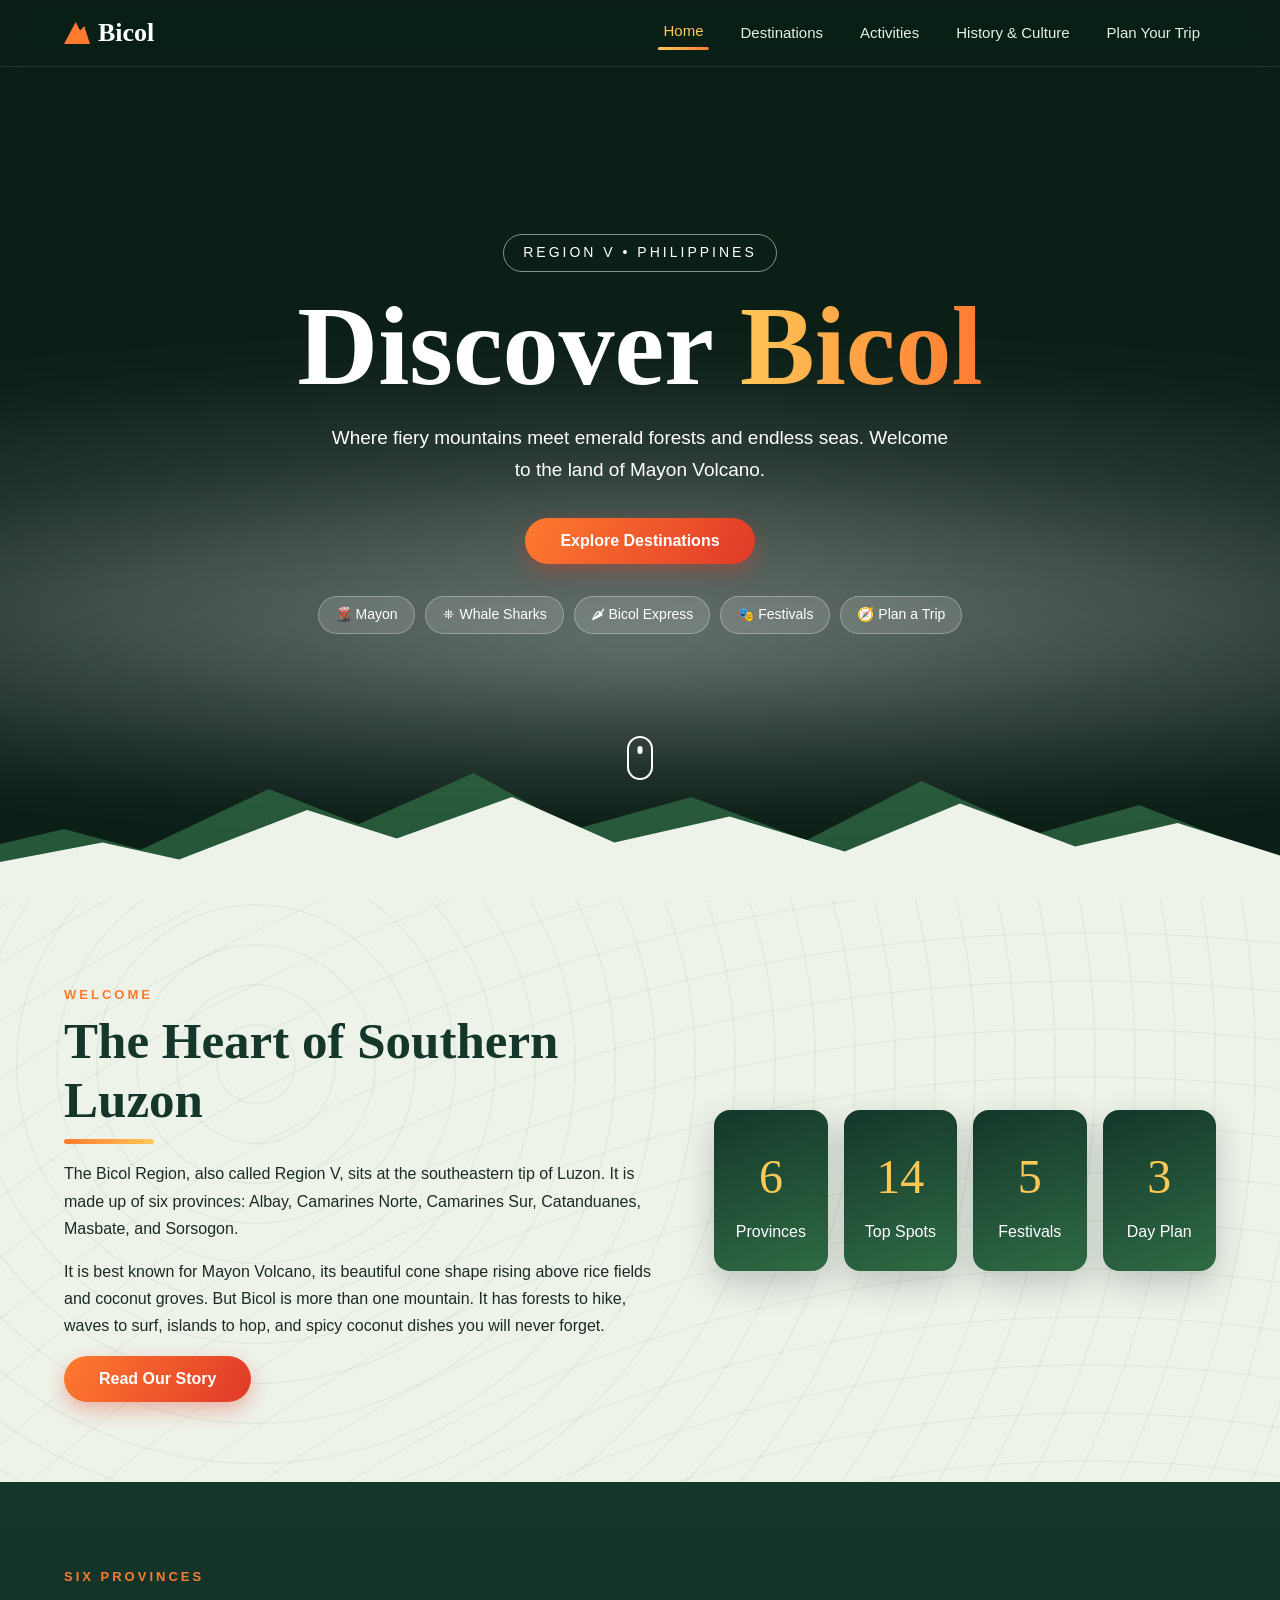
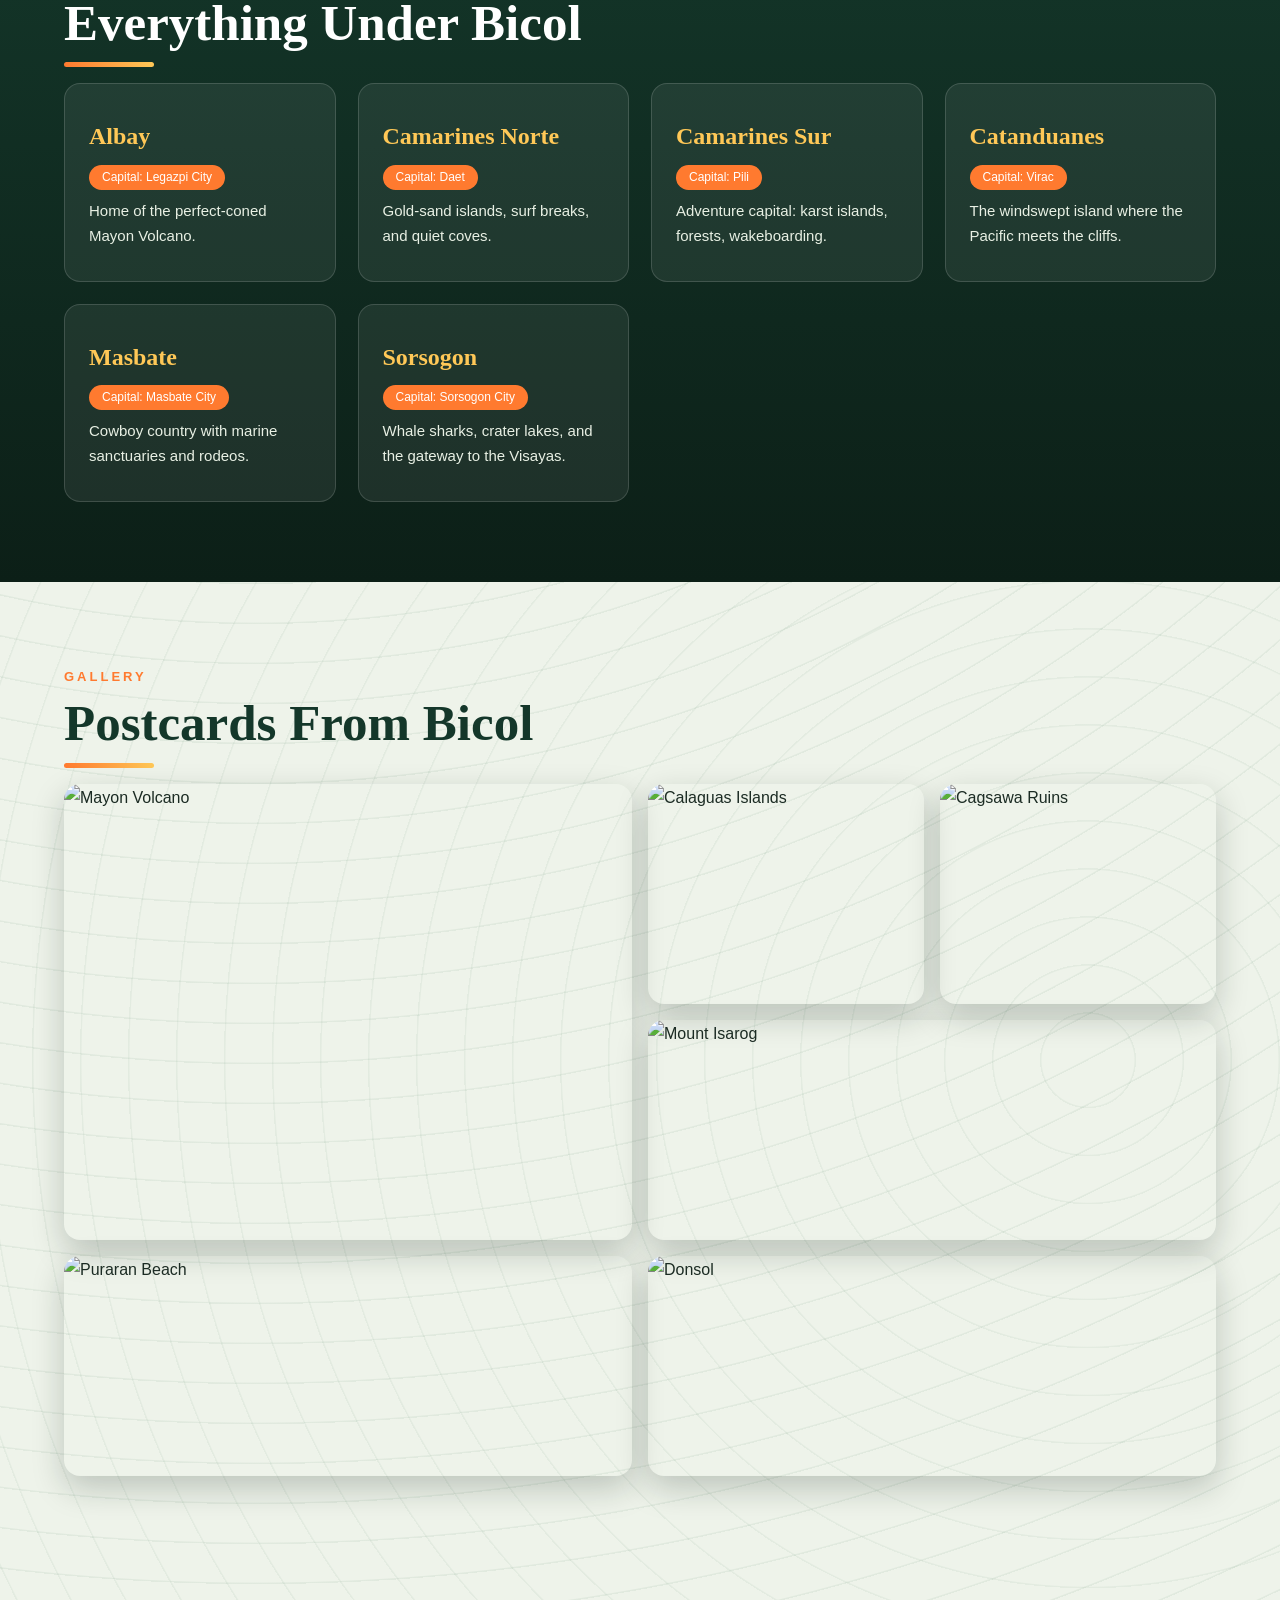
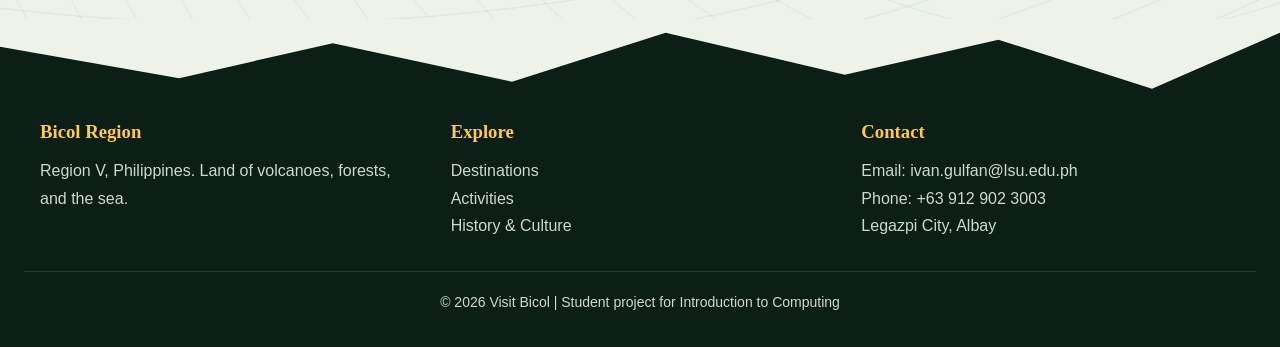
==== index.html @ c19a1b88 "Add files via upload" ====
<!DOCTYPE html>
<html lang="en">
<head>
    <meta charset="UTF-8">
    <meta name="viewport" content="width=device-width, initial-scale=1.0">
    <title>Home | Bicol Region</title>
    <link rel="icon" href="Assets/Icons/favicon.svg" type="image/svg+xml">
    <link rel="stylesheet" href="style.css">
</head>

<body>
    <!-- ================= NAVIGATION ================= -->
    <header class="site-header">
        <nav class="navbar">
            <a href="index.html" class="logo">Bicol</a>
            <input type="checkbox" id="nav-toggle" class="nav-toggle" aria-label="Toggle menu">
            <label for="nav-toggle" class="nav-burger"><span></span><span></span><span></span></label>
            <ul class="nav-links">
                    <li><a href="index.html" aria-current="page">Home</a></li>
                    <li><a href="destinations.html">Destinations</a></li>
                    <li><a href="activities.html">Activities</a></li>
                    <li><a href="history.html">History &amp; Culture</a></li>
                    <li><a href="plan-trip.html">Plan Your Trip</a></li>
            </ul>
        </nav>
    </header>

    <!-- ================= HERO ================= -->
    <section class="hero">
        <!-- Background video of Mayon Volcano (poster image shows if the video is missing) -->
        <video class="hero-video" autoplay muted loop playsinline preload="auto">
  <source src="Assets/Videos/Mayon.mp4" type="video/mp4">
</video>
            
        </video>
        <div class="mist mist-one"></div>
        <div class="mist mist-two"></div>
        <span class="ember"></span>
        <span class="ember"></span>
        <span class="ember"></span>
        <span class="ember"></span>
        <span class="ember"></span>
        <span class="ember"></span>
        <div class="hero-content">
            <span class="hero-tag">Region V &bull; Philippines</span>
            <h1>Discover <span>Bicol</span></h1>
            <p>Where fiery mountains meet emerald forests and endless seas. Welcome to the land of Mayon Volcano.</p>
            <a href="destinations.html" class="button">Explore Destinations</a>
            <div class="hero-chips">
                <a href="destinations.html#albay">&#127755; Mayon</a>
                <a href="destinations.html#sorsogon">&#128779; Whale Sharks</a>
                <a href="activities.html#food">&#127798; Bicol Express</a>
                <a href="history.html#festivals">&#127917; Festivals</a>
                <a href="plan-trip.html">&#129517; Plan a Trip</a>
            </div>
        </div>
        <div class="scroll-hint" aria-hidden="true"></div>
        <div class="ridge ridge-back"></div>
        <div class="ridge"></div>
    </section>

    <main>
        <!-- ================= INTRODUCTION ================= -->
        <section class="section">
            <div class="intro-split">
                <div class="intro-text reveal-left">
                    <span class="eyebrow">Welcome</span>
                    <h2 class="section-title">The Heart of Southern Luzon</h2>
                    <p>The Bicol Region, also called Region V, sits at the southeastern tip of Luzon. It is made up of six provinces: Albay, Camarines Norte, Camarines Sur, Catanduanes, Masbate, and Sorsogon.</p>
                    <p>It is best known for Mayon Volcano, its beautiful cone shape rising above rice fields and coconut groves. But Bicol is more than one mountain. It has forests to hike, waves to surf, islands to hop, and spicy coconut dishes you will never forget.</p>
                    <a href="history.html" class="button">Read Our Story</a>
                </div>
                <div class="stats reveal-right">
                    <div class="stat"><div class="stat-number">6</div>Provinces</div>
                    <div class="stat"><div class="stat-number">14</div>Top Spots</div>
                    <div class="stat"><div class="stat-number">5</div>Festivals</div>
                    <div class="stat"><div class="stat-number">3</div>Day Plan</div>
                </div>
            </div>
        </section>

        <!-- ================= PROVINCES ================= -->
        <section class="band">
            <div class="section">
                <span class="eyebrow">Six Provinces</span>
                <h2 class="section-title">Everything Under Bicol</h2>
                <div class="province-grid">
                <a href="destinations.html#albay" class="province-card reveal">
                    <h3>Albay</h3>
                    <span class="capital">Capital: Legazpi City</span>
                    <p>Home of the perfect-coned Mayon Volcano.</p>
                </a>
                <a href="destinations.html#camnorte" class="province-card reveal">
                    <h3>Camarines Norte</h3>
                    <span class="capital">Capital: Daet</span>
                    <p>Gold-sand islands, surf breaks, and quiet coves.</p>
                </a>
                <a href="destinations.html#camsur" class="province-card reveal">
                    <h3>Camarines Sur</h3>
                    <span class="capital">Capital: Pili</span>
                    <p>Adventure capital: karst islands, forests, wakeboarding.</p>
                </a>
                <a href="destinations.html#catanduanes" class="province-card reveal">
                    <h3>Catanduanes</h3>
                    <span class="capital">Capital: Virac</span>
                    <p>The windswept island where the Pacific meets the cliffs.</p>
                </a>
                <a href="destinations.html#masbate" class="province-card reveal">
                    <h3>Masbate</h3>
                    <span class="capital">Capital: Masbate City</span>
                    <p>Cowboy country with marine sanctuaries and rodeos.</p>
                </a>
                <a href="destinations.html#sorsogon" class="province-card reveal">
                    <h3>Sorsogon</h3>
                    <span class="capital">Capital: Sorsogon City</span>
                    <p>Whale sharks, crater lakes, and the gateway to the Visayas.</p>
                </a>
                </div>
            </div>
        </section>

        <!-- ================= GALLERY ================= -->
        <section class="section">
            <span class="eyebrow">Gallery</span>
            <h2 class="section-title">Postcards From Bicol</h2>
            <div class="gallery">
                <figure class="reveal"><img src="Assets/Images/Mayon Volcano.jpg" alt="Mayon Volcano" loading="lazy"><figcaption>Mayon Volcano</figcaption></figure>
                <figure class="reveal"><img src="Assets/Images/Calaguas Island.jpg" alt="Calaguas Islands" loading="lazy"><figcaption>Calaguas Islands</figcaption></figure>
                <figure class="reveal"><img src="Assets/Images/cagsawa-ruins park.jpg" alt="Cagsawa Ruins" loading="lazy"><figcaption>Cagsawa Ruins</figcaption></figure>
                <figure class="reveal"><img src="Assets/Images/mount isarog.jpg" alt="Mount Isarog" loading="lazy"><figcaption>Mount Isarog</figcaption></figure>
                <figure class="reveal"><img src="Assets/Images/Puraran.jpg" alt="Puraran Beach" loading="lazy"><figcaption>Puraran Beach</figcaption></figure>
                <figure class="reveal"><img src="Assets/Images/Donsol.jpg" alt="Donsol" loading="lazy"><figcaption>Donsol</figcaption></figure>
            </div>
        </section>
    </main>

    <!-- ================= FOOTER ================= -->
    <footer class="site-footer">
        <div class="footer-grid">
            <div>
                <h3>Bicol Region</h3>
                <p>Region V, Philippines. Land of volcanoes, forests, and the sea.</p>
            </div>
            <div>
                <h3>Explore</h3>
                <p><a href="destinations.html">Destinations</a><br><a href="activities.html">Activities</a><br><a href="history.html">History &amp; Culture</a></p>
            </div>
            <div>
                <h3>Contact</h3>
                <p>Email: ivan.gulfan@lsu.edu.ph<br>Phone: +63 912 902 3003<br>Legazpi City, Albay</p>
            </div>
        </div>
        <p class="copyright">&copy; 2026 Visit Bicol | Student project for Introduction to Computing</p>
    </footer>
</body>
</html>
---- style.css ----
/* =========================================================
   BICOL REGION THEME  -  Mayon, forests & fiery sunrises
   (Design only. Tanang hulagway ug video naa na sa HTML.)
========================================================= */

/* =========================
   VARIABLES
========================= */

:root {
    --night: #0c1f17;
    --forest: #14372a;
    --moss: #2f6b45;
    --fern: #5fa36b;
    --mist: #eef3ea;
    --stone: #c9d3c4;
    --ember: #ff7a2f;
    --lava: #e23d28;
    --gold: #ffc857;
    --ink: #1b2b23;
    --radius: 16px;
    --shadow: 0 12px 32px rgba(12, 31, 23, 0.22);
    --font-head: Georgia, "Times New Roman", serif;
    --font-body: "Segoe UI", Arial, sans-serif;
}

/* =========================
   BASE
========================= */

* {
    box-sizing: border-box;
    margin: 0;
    padding: 0;
}

html {
    scroll-behavior: smooth;
    scroll-padding-top: 90px;
}

body {
    font-family: var(--font-body);
    color: var(--ink);
    line-height: 1.7;
    background:
        repeating-radial-gradient(circle at 20% 30%, transparent 0 38px, rgba(47, 107, 69, 0.07) 39px 40px),
        repeating-radial-gradient(circle at 85% 75%, transparent 0 46px, rgba(47, 107, 69, 0.06) 47px 48px),
        var(--mist);
}

img {
    max-width: 100%;
    display: block;
}

a {
    color: inherit;
    text-decoration: none;
}

ul {
    list-style: none;
}

::selection {
    background: var(--ember);
    color: #fff;
}

/* =========================
   NAVIGATION
========================= */

.site-header {
    position: fixed;
    inset: 0 0 auto 0;
    z-index: 150;
    background: rgba(12, 31, 23, 0.55);
    backdrop-filter: blur(14px) saturate(1.4);
    border-bottom: 1px solid rgba(255, 255, 255, 0.12);
    animation: drop-in 0.9s cubic-bezier(.2,.9,.3,1.2) both;
}

.navbar {
    max-width: 1200px;
    margin: 0 auto;
    padding: 11px 24px;
    display: flex;
    align-items: center;
    justify-content: space-between;
}

.logo {
    font-family: var(--font-head);
    font-size: 26px;
    font-weight: 700;
    color: #fff;
    display: flex;
    align-items: center;
    gap: 8px;
}

.logo::before {
    content: "";
    width: 26px;
    height: 22px;
    background: var(--ember);
    clip-path: polygon(0 100%, 45% 0, 62% 38%, 78% 18%, 100% 100%);
    animation: flicker 2.4s ease-in-out infinite;
}

.nav-links {
    display: flex;
    gap: 5px;
}

.nav-links a {
    position: relative;
    display: block;
    padding: 8px 16px;
    color: #e8f0e4;
    font-size: 15px;
    font-weight: 500;
    letter-spacing: 0px;
    transition: color .3s, transform .3s;
}

.nav-links a::after {
    content: "";
    position: absolute;
    left: 50%;
    bottom: 2px;
    width: 0;
    height: 3px;
    background: linear-gradient(90deg, var(--gold), var(--ember));
    border-radius: 3px;
    transform: translateX(-50%);
    transition: width .35s ease;
}

.nav-links a:hover,
.nav-links a[aria-current="page"] {
    color: var(--gold);
    transform: translateY(-2px);
}

.nav-links a:hover::after,
.nav-links a[aria-current="page"]::after {
    width: 70%;
}

.nav-toggle,
.nav-burger {
    display: none;
}

/* =========================
   HERO
========================= */

.hero {
    position: relative;
    min-height: 100vh;
    display: grid;
    place-items: center;
    text-align: center;
    color: #fff;
    overflow: hidden;
    isolation: isolate;
    background: var(--night);
}

.hero-video,
.hero-poster {
    position: absolute;
    inset: 0;
    width: 100%;
    height: 100%;
    object-fit: cover;
    z-index: -4;
    animation: ken-burns 24s ease-in-out infinite alternate;
}

.hero::before {
    content: "";
    position: absolute;
    inset: 0;
    z-index: -2;
    background: linear-gradient(180deg, rgba(12,31,23,.55) 0%, rgba(12,31,23,.15) 45%, rgba(12,31,23,.85) 100%);
}

.mist {
    position: absolute;
    left: -50%;
    width: 200%;
    height: 40%;
    z-index: -1;
    pointer-events: none;
    background: radial-gradient(ellipse at center, rgba(255,255,255,.35), transparent 65%);
    filter: blur(30px);
    animation: drift 38s linear infinite;
}

.mist-one {
    bottom: 8%;
}

.mist-two {
    bottom: 22%;
    opacity: .6;
    animation-duration: 55s;
    animation-direction: reverse;
}

.ember {
    position: absolute;
    bottom: -10px;
    width: 6px;
    height: 6px;
    border-radius: 50%;
    z-index: -1;
    background: var(--ember);
    box-shadow: 0 0 12px 4px rgba(255,122,47,.7);
    animation: float-up 9s linear infinite;
}

.ember:nth-of-type(1) {
    left: 12%;
    animation-delay: 0s;
}

.ember:nth-of-type(2) {
    left: 28%;
    animation-delay: 2s;
    animation-duration: 11s;
}

.ember:nth-of-type(3) {
    left: 44%;
    animation-delay: 4s;
}

.ember:nth-of-type(4) {
    left: 61%;
    animation-delay: 1s;
    animation-duration: 12s;
}

.ember:nth-of-type(5) {
    left: 77%;
    animation-delay: 5s;
}

.ember:nth-of-type(6) {
    left: 90%;
    animation-delay: 3s;
    animation-duration: 10s;
}

.hero-content {
    padding: 112px 24px 144px;
    max-width: 900px;
}

.hero-tag {
    display: inline-block;
    padding: 6px 19px;
    border: 1px solid rgba(255,255,255,.5);
    border-radius: 99px;
    font-size: 14px;
    letter-spacing: 3px;
    text-transform: uppercase;
    backdrop-filter: blur(6px);
    animation: fade-up .9s .2s both;
}

.hero h1 {
    font-family: var(--font-head);
    font-size: clamp(48px, 9vw, 112px);
    line-height: 1.05;
    margin: 16px 0;
    animation: fade-up .9s .4s both;
}

.hero h1 span {
    background: linear-gradient(90deg, var(--gold), var(--ember), var(--lava), var(--gold));
    background-size: 300% 100%;
    -webkit-background-clip: text;
    background-clip: text;
    color: transparent;
    animation: shimmer 6s linear infinite;
}

.hero p {
    font-size: 19px;
    max-width: 620px;
    margin: 0 auto 32px;
    animation: fade-up .9s .6s both;
}

.hero .button {
    animation: fade-up .9s .8s both, glow-pulse 2.4s 1.8s infinite;
}

.hero-chips {
    display: flex;
    flex-wrap: wrap;
    gap: 10px;
    justify-content: center;
    margin-top: 32px;
    animation: fade-up .9s 1s both;
}

.hero-chips a {
    padding: 6px 16px;
    border-radius: 99px;
    font-size: 14px;
    background: rgba(255,255,255,.14);
    border: 1px solid rgba(255,255,255,.3);
    backdrop-filter: blur(8px);
    transition: .3s;
}

.hero-chips a:hover {
    background: var(--ember);
    transform: translateY(-4px) rotate(-2deg);
}

.scroll-hint {
    position: absolute;
    bottom: 120px;
    left: 50%;
    width: 26px;
    height: 44px;
    translate: -50% 0;
    border: 2px solid #fff;
    border-radius: 20px;
}

.scroll-hint::after {
    content: "";
    position: absolute;
    top: 8px;
    left: 50%;
    width: 5px;
    height: 8px;
    translate: -50% 0;
    background: #fff;
    border-radius: 4px;
    animation: scroll-dot 1.6s infinite;
}

.ridge {
    position: absolute;
    bottom: -1px;
    left: 0;
    width: 100%;
    height: 130px;
    background: var(--mist);
    clip-path: polygon(0 100%, 0 70%, 8% 55%, 14% 68%, 24% 30%, 31% 52%, 40% 20%, 48% 55%, 57% 35%, 66% 62%, 75% 25%, 84% 58%, 92% 40%, 100% 65%, 100% 100%);
}

.ridge-back {
    background: var(--moss);
    height: 160px;
    opacity: .75;
    transform: translateX(-3%);
}

/* inner page banner (ang hulagway naa na sa HTML isip <img class="page-hero-img">) */

.page-hero {
    position: relative;
    min-height: 58vh;
    display: grid;
    place-items: center;
    text-align: center;
    color: #fff;
    overflow: hidden;
    isolation: isolate;
    padding-top: 70px;
    background: var(--forest);
}

.page-hero-img {
    position: absolute;
    inset: 0;
    width: 100%;
    height: 100%;
    object-fit: cover;
    z-index: -2;
}

.page-hero::before {
    content: "";
    position: absolute;
    inset: 0;
    z-index: -1;
    background: linear-gradient(180deg, rgba(12,31,23,.55), rgba(12,31,23,.8));
}

.page-hero h1 {
    font-family: var(--font-head);
    font-size: clamp(38px, 6vw, 74px);
    animation: fade-up .9s both;
}

.page-hero p {
    animation: fade-up .9s .25s both;
    max-width: 560px;
    margin: 8px auto 0;
}

/* =========================
   LAYOUT & HEADINGS
========================= */

.section {
    max-width: 1200px;
    margin: 0 auto;
    padding: 80px 24px;
}

.eyebrow {
    color: var(--ember);
    font-weight: 600;
    letter-spacing: 3px;
    text-transform: uppercase;
    font-size: 13px;
}

h2.section-title {
    font-family: var(--font-head);
    font-size: clamp(32px, 4.5vw, 51px);
    color: var(--forest);
    line-height: 1.15;
    margin: 5px 0 16px;
}

h2.section-title::after {
    content: "";
    display: block;
    width: 90px;
    height: 5px;
    margin-top: 10px;
    border-radius: 5px;
    background: linear-gradient(90deg, var(--ember), var(--gold));
}

.intro-split {
    display: grid;
    grid-template-columns: 1.2fr 1fr;
    gap: 48px;
    align-items: center;
}

.intro-text p {
    margin-bottom: 16px;
}

.button {
    display: inline-block;
    padding: 14px 35px;
    border: 0;
    border-radius: 99px;
    cursor: pointer;
    font: 600 16px var(--font-body);
    color: #fff;
    background: linear-gradient(120deg, var(--ember), var(--lava), var(--ember));
    background-size: 200% 100%;
    box-shadow: 0 8px 20px rgba(226,61,40,.35);
    transition: background-position .6s, transform .3s;
}

.button:hover {
    background-position: 100% 0;
    transform: translateY(-4px) scale(1.04);
}

.button:active {
    transform: scale(.96);
}

.stats {
    display: grid;
    grid-template-columns: repeat(4, 1fr);
    gap: 16px;
}

.stat {
    text-align: center;
    padding: 26px 16px;
    border-radius: var(--radius);
    color: #fff;
    background: linear-gradient(160deg, var(--forest), var(--moss));
    box-shadow: var(--shadow);
}

.stat-number {
    font-family: var(--font-head);
    font-size: 48px;
    color: var(--gold);
}

/* =========================
   CARDS & GALLERY
========================= */

.band {
    background: linear-gradient(180deg, var(--forest), var(--night));
    color: #e8f0e4;
    position: relative;
}

.band .section-title {
    color: #fff;
}

.province-grid {
    display: grid;
    grid-template-columns: repeat(auto-fit, minmax(240px, 1fr));
    gap: 22px;
}

.province-card {
    position: relative;
    padding: 32px 24px;
    border-radius: var(--radius);
    overflow: hidden;
    background: rgba(255,255,255,.07);
    border: 1px solid rgba(255,255,255,.15);
    transition: transform .4s, background .4s;
}

.province-card::before {
    content: "";
    position: absolute;
    inset: 0;
    opacity: 0;
    transition: opacity .4s;
    background: radial-gradient(circle at var(--x, 50%) 0%, rgba(255,122,47,.35), transparent 70%);
}

.province-card:hover {
    transform: translateY(-10px) rotate(-1deg);
    background: rgba(255,255,255,.12);
}

.province-card:hover::before {
    opacity: 1;
}

.province-card h3 {
    font-family: var(--font-head);
    font-size: 24px;
    color: var(--gold);
    position: relative;
}

.province-card p {
    font-size: 15px;
    position: relative;
}

.province-card .capital {
    display: inline-block;
    margin: 8px 0;
    font-size: 12px;
    padding: 2px 13px;
    border-radius: 99px;
    background: var(--ember);
    color: #fff;
    position: relative;
}

.gallery {
    display: grid;
    grid-template-columns: repeat(4, 1fr);
    grid-auto-rows: 220px;
    gap: 16px;
}

.gallery figure {
    position: relative;
    overflow: hidden;
    border-radius: var(--radius);
    box-shadow: var(--shadow);
}

.gallery figure:first-child {
    grid-column: span 2;
    grid-row: span 2;
}

.gallery figure:nth-child(4),
.gallery figure:nth-child(5) {
    grid-column: span 2;
}
.gallery figure:nth-child(6) {
    grid-column: span 2;
}

.gallery img {
    width: 100%;
    height: 100%;
    object-fit: cover;
    transition: transform .8s cubic-bezier(.2,.8,.2,1), filter .8s;
}

.gallery figure:hover img {
    transform: scale(1.12) rotate(1deg);
    filter: saturate(1.3);
}

.gallery figcaption {
    position: absolute;
    inset: auto 0 0 0;
    padding: 19px;
    color: #fff;
    font-weight: 600;
    background: linear-gradient(0deg, rgba(12,31,23,.9), transparent);
    transform: translateY(100%);
    transition: transform .5s;
}

.gallery figure:hover figcaption {
    transform: translateY(0);
}

/* =========================
   DESTINATIONS
========================= */

.chip-row {
    display: flex;
    flex-wrap: wrap;
    gap: 10px;
    margin-bottom: 40px;
}

.chip {
    padding: 8px 21px;
    border-radius: 99px;
    font-weight: 500;
    font-size: 14px;
    background: #fff;
    border: 2px solid var(--moss);
    color: var(--forest);
    transition: .3s;
}

.chip:hover {
    background: var(--moss);
    color: #fff;
    transform: translateY(-3px);
}

.dest-board:not(:has(:target)) .chip[href="#all"],
.dest-board:has(#albay:target) .chip[href="#albay"],
.dest-board:has(#camnorte:target) .chip[href="#camnorte"],
.dest-board:has(#camsur:target) .chip[href="#camsur"],
.dest-board:has(#catanduanes:target) .chip[href="#catanduanes"],
.dest-board:has(#masbate:target) .chip[href="#masbate"],
.dest-board:has(#sorsogon:target) .chip[href="#sorsogon"] {
    background: var(--ember);
    border-color: var(--ember);
    color: #fff;
}

.filter-anchor {
    display: block;
    height: 0;
    scroll-margin-top: 200px;
}

.dest-board:has(#albay:target) .card:not(.albay),
.dest-board:has(#camnorte:target) .card:not(.camnorte),
.dest-board:has(#camsur:target) .card:not(.camsur),
.dest-board:has(#catanduanes:target) .card:not(.catanduanes),
.dest-board:has(#masbate:target) .card:not(.masbate),
.dest-board:has(#sorsogon:target) .card:not(.sorsogon) {
    display: none;
}

.dest-grid {
    display: grid;
    grid-template-columns: repeat(auto-fill, minmax(320px, 1fr));
    gap: 32px;
}

.card {
    position: relative;
    display: flex;
    flex-direction: column;
    border-radius: var(--radius);
    background: #fff;
    overflow: hidden;
    box-shadow: var(--shadow);
    transition: transform .5s cubic-bezier(.2,.8,.2,1), box-shadow .5s;
}

.card:hover {
    transform: perspective(900px) rotateX(3deg) translateY(-12px);
    box-shadow: 0 24px 48px rgba(12,31,23,.35);
}

.card-photo {
    height: 230px;
    overflow: hidden;
}

.card-photo img {
    width: 100%;
    height: 100%;
    object-fit: cover;
    transition: transform .8s;
}

.card:hover .card-photo img {
    transform: scale(1.14);
}

.card-body {
    padding: 22px 24px 29px;
}

.card-body h3 {
    font-family: var(--font-head);
    font-size: 24px;
    color: var(--forest);
}

.card-location {
    display: inline-block;
    margin: 5px 0 10px;
    font-size: 13px;
    font-weight: 600;
    color: var(--ember);
}

.card-location::before {
    content: "\1F4CD  ";
}

.tag {
    position: absolute;
    top: 16px;
    left: 16px;
    z-index: 2;
    padding: 4px 14px;
    border-radius: 99px;
    font-size: 12px;
    font-weight: 600;
    letter-spacing: 1px;
    text-transform: uppercase;
    background: rgba(12,31,23,.75);
    color: var(--gold);
    backdrop-filter: blur(6px);
}

/* =========================
   ACTIVITIES
========================= */

.activity-grid {
    display: grid;
    grid-template-columns: repeat(auto-fit, minmax(300px, 1fr));
    gap: 32px;
}

.activity-card {
    padding: 32px;
    border-radius: var(--radius);
    background: #fff;
    box-shadow: var(--shadow);
    border-top: 6px solid var(--ember);
    transition: transform .4s;
}

.activity-card:hover {
    transform: translateY(-10px);
}

.activity-card:hover .activity-icon {
    animation: wiggle .6s;
}

.activity-icon {
    width: 54px;
    height: 54px;
    padding: 10px;
    margin-bottom: 16px;
    border-radius: 50%;
    background: var(--forest);
}

.activity-card h2 {
    font-family: var(--font-head);
    color: var(--forest);
    margin-bottom: 13px;
}

.activity-list li {
    position: relative;
    padding: 7px 0 7px 29px;
    border-bottom: 1px dashed var(--stone);
    transition: padding .3s, color .3s;
}

.activity-list li::before {
    content: "";
    position: absolute;
    left: 0;
    top: 15px;
    width: 12px;
    height: 10px;
    background: var(--moss);
    clip-path: polygon(0 100%, 50% 0, 100% 100%);
}

.activity-list li:hover {
    padding-left: 37px;
    color: var(--ember);
}

/* =========================
   HISTORY & CULTURE
========================= */

.timeline {
    position: relative;
    max-width: 800px;
    margin: 0 auto;
    padding-left: 40px;
}

.timeline::before {
    content: "";
    position: absolute;
    left: 10px;
    top: 0;
    bottom: 0;
    width: 4px;
    border-radius: 4px;
    background: linear-gradient(var(--ember), var(--moss));
}

.timeline-item {
    position: relative;
    margin-bottom: 40px;
    padding: 24px 29px;
    border-radius: var(--radius);
    background: #fff;
    box-shadow: var(--shadow);
}

.timeline-item::before {
    content: "";
    position: absolute;
    left: -40px;
    top: 29px;
    width: 24px;
    height: 24px;
    border-radius: 50%;
    background: var(--ember);
    border: 5px solid var(--mist);
    box-shadow: 0 0 0 0 rgba(255,122,47,.6);
    animation: ping 2.4s infinite;
}

.timeline-item h3 {
    font-family: var(--font-head);
    color: var(--forest);
}

.split-lists {
    display: grid;
    grid-template-columns: repeat(auto-fit, minmax(320px, 1fr));
    gap: 32px;
}

.culture-box {
    padding: 32px;
    border-radius: var(--radius);
    background: rgba(255,255,255,.08);
    border: 1px solid rgba(255,255,255,.18);
}

.culture-box h3 {
    font-family: var(--font-head);
    color: var(--gold);
    font-size: 27px;
    margin-bottom: 16px;
}

.culture-box li {
    padding: 10px 0;
    border-bottom: 1px solid rgba(255,255,255,.12);
    transition: transform .3s;
}

.culture-box li:hover {
    transform: translateX(10px);
}

.culture-box strong {
    color: var(--gold);
}

/* =========================
   PLAN TRIP
========================= */

.table-wrap {
    overflow-x: auto;
    border-radius: var(--radius);
    box-shadow: var(--shadow);
}

table {
    width: 100%;
    border-collapse: collapse;
    background: #fff;
}

th {
    padding: 16px;
    text-align: left;
    color: #fff;
    background: linear-gradient(120deg, var(--forest), var(--moss));
}

td {
    padding: 16px;
    border-bottom: 1px solid var(--stone);
    vertical-align: top;
}

tbody tr {
    transition: background .3s, transform .3s;
}

tbody tr:hover {
    background: #fff3e8;
    transform: scale(1.01);
}

.two-col {
    display: grid;
    grid-template-columns: 1fr 1fr;
    gap: 32px;
}

.panel {
    padding: 32px;
    border-radius: var(--radius);
    background: #fff;
    box-shadow: var(--shadow);
}

.panel h2 {
    font-family: var(--font-head);
    color: var(--forest);
    margin-bottom: 16px;
}

.tip-list li {
    position: relative;
    padding: 6px 0 6px 29px;
}

.tip-list li::before {
    content: "\2B22";
    position: absolute;
    left: 0;
    color: var(--ember);
    animation: spin-slow 6s linear infinite;
}

.checklist label {
    display: flex;
    align-items: center;
    gap: 13px;
    padding: 7px 0;
    cursor: pointer;
}

.checklist input {
    appearance: none;
    width: 22px;
    height: 22px;
    border: 2px solid var(--moss);
    border-radius: 6px;
    display: grid;
    place-items: center;
    transition: .3s;
}

.checklist input::after {
    content: "";
    width: 10px;
    height: 10px;
    background: #fff;
    clip-path: polygon(14% 44%, 0 65%, 50% 100%, 100% 16%, 80% 0, 43% 62%);
    transform: scale(0);
    transition: transform .3s cubic-bezier(.3,1.8,.5,1);
}

.checklist input:checked {
    background: var(--ember);
    border-color: var(--ember);
}

.checklist input:checked::after {
    transform: scale(1);
}

.checklist input:checked + span {
    text-decoration: line-through;
    opacity: .5;
}

.trip-form {
    max-width: 760px;
    margin: 0 auto;
    padding: 40px;
    border-radius: var(--radius);
    background: #fff;
    box-shadow: var(--shadow);
    display: grid;
    gap: 21px;
}

.form-group {
    display: grid;
    gap: 6px;
    transition: transform .3s;
}

.form-group:focus-within {
    transform: translateX(6px);
}

.form-group label {
    font-weight: 600;
    color: var(--forest);
    font-size: 14px;
}

.form-group input,
.form-group textarea {
    padding: 14px 16px;
    border: 2px solid var(--stone);
    border-radius: 12px;
    font: inherit;
    background: var(--mist);
    transition: border-color .3s, box-shadow .3s;
}

.form-group input:focus,
.form-group textarea:focus {
    outline: 0;
    border-color: var(--ember);
    box-shadow: 0 0 0 5px rgba(255,122,47,.2);
}

.form-group input:user-invalid {
    border-color: var(--lava);
}

.form-group textarea {
    min-height: 130px;
    resize: vertical;
}

/* =========================
   FOOTER
========================= */

.site-footer {
    position: relative;
    margin-top: 64px;
    padding: 96px 24px 32px;
    background: var(--night);
    color: #cfd9cb;
}

.site-footer::before {
    content: "";
    position: absolute;
    top: -1px;
    left: 0;
    width: 100%;
    height: 70px;
    background: var(--mist);
    clip-path: polygon(0 0, 100% 0, 100% 20%, 90% 100%, 78% 30%, 66% 80%, 52% 20%, 40% 90%, 26% 35%, 14% 85%, 0 40%);
}

.footer-grid {
    max-width: 1200px;
    margin: 0 auto;
    display: grid;
    grid-template-columns: repeat(auto-fit, minmax(220px, 1fr));
    gap: 32px;
}

.site-footer h3 {
    font-family: var(--font-head);
    color: var(--gold);
    margin-bottom: 10px;
}

.site-footer a:hover {
    color: var(--ember);
}

.copyright {
    margin-top: 32px;
    padding-top: 19px;
    text-align: center;
    font-size: 14px;
    border-top: 1px solid rgba(255,255,255,.12);
}

/* =========================
   ANIMATIONS
========================= */

@keyframes fade-up {
    from {
        opacity: 0;
        transform: translateY(40px);
    }
    to {
        opacity: 1;
        transform: none;
    }
}

@keyframes drop-in {
    from {
        transform: translateY(-100%);
    }
    to {
        transform: none;
    }
}

@keyframes ken-burns {
    from {
        scale: 1;
    }
    to {
        scale: 1.18;
        translate: -2% -1%;
    }
}

@keyframes drift {
    to {
        transform: translateX(50%);
    }
}

@keyframes float-up {
    0% {
        transform: translateY(0) translateX(0) scale(1);
        opacity: 0;
    }
    15% {
        opacity: 1;
    }
    100% {
        transform: translateY(-85vh) translateX(40px) scale(.2);
        opacity: 0;
    }
}

@keyframes shimmer {
    to {
        background-position: 300% 0;
    }
}

@keyframes glow-pulse {
    0%,
    100% {
        box-shadow: 0 8px 20px rgba(226,61,40,.35);
    }
    50% {
        box-shadow: 0 0 0 14px rgba(255,122,47,0), 0 8px 40px rgba(255,122,47,.9);
    }
}

@keyframes scroll-dot {
    0% {
        opacity: 0;
        transform: translateY(0);
    }
    40% {
        opacity: 1;
    }
    100% {
        opacity: 0;
        transform: translateY(16px);
    }
}

@keyframes flicker {
    0%,
    100% {
        filter: brightness(1);
    }
    45% {
        filter: brightness(1.5);
    }
    60% {
        filter: brightness(.8);
    }
}

@keyframes spin-slow {
    to {
        transform: rotate(360deg);
    }
}

@keyframes wiggle {
    0%,
    100% {
        transform: rotate(0);
    }
    25% {
        transform: rotate(-15deg) scale(1.1);
    }
    75% {
        transform: rotate(15deg) scale(1.1);
    }
}

@keyframes ping {
    70% {
        box-shadow: 0 0 0 16px rgba(255,122,47,0);
    }
    100% {
        box-shadow: 0 0 0 0 rgba(255,122,47,0);
    }
}

@keyframes rise-in {
    from {
        opacity: 0;
        transform: translateY(70px) scale(.94);
    }
    to {
        opacity: 1;
        transform: none;
    }
}

@keyframes slide-left {
    from {
        opacity: 0;
        transform: translateX(-90px);
    }
    to {
        opacity: 1;
        transform: none;
    }
}

@keyframes slide-right {
    from {
        opacity: 0;
        transform: translateX(90px);
    }
    to {
        opacity: 1;
        transform: none;
    }
}

/* scroll-triggered reveals (supported browsers; others just show content) */

@supports (animation-timeline: view()) {
    .reveal,
    .reveal-left,
    .reveal-right {
        animation-fill-mode: both;
        animation-timing-function: ease-out;
        animation-timeline: view();
        animation-range: entry 0% entry 55%;
    }
    .reveal {
        animation-name: rise-in;
    }
    .reveal-left {
        animation-name: slide-left;
    }
    .reveal-right {
        animation-name: slide-right;
    }
}

/* =========================
   RESPONSIVE
========================= */

@media (max-width: 900px) {
    .intro-split,
    .two-col {
        grid-template-columns: 1fr;
    }
    .stats {
        grid-template-columns: repeat(2, 1fr);
    }
    .gallery {
        grid-template-columns: repeat(2, 1fr);
    }
    .nav-burger {
        display: grid;
        gap: 5px;
        cursor: pointer;
        padding: 8px;
    }
    .nav-burger span {
        width: 26px;
        height: 3px;
        background: #fff;
        border-radius: 3px;
        transition: .3s;
    }
    .nav-links {
        position: absolute;
        top: 100%;
        left: 0;
        right: 0;
        flex-direction: column;
        padding: 16px;
        background: rgba(12,31,23,.95);
        clip-path: inset(0 0 100% 0);
        transition: clip-path .5s;
    }
    .nav-toggle:checked ~ .nav-links {
        clip-path: inset(0 0 0 0);
    }
    .nav-toggle:checked ~ .nav-burger span:nth-child(1) {
        transform: translateY(8px) rotate(45deg);
    }
    .nav-toggle:checked ~ .nav-burger span:nth-child(2) {
        opacity: 0;
    }
    .nav-toggle:checked ~ .nav-burger span:nth-child(3) {
        transform: translateY(-8px) rotate(-45deg);
    }
}

@media (prefers-reduced-motion: reduce) {
    *,
    *::before,
    *::after {
        animation-duration: .01ms !important;
        animation-iteration-count: 1 !important;
        scroll-behavior: auto !important;
    }
}
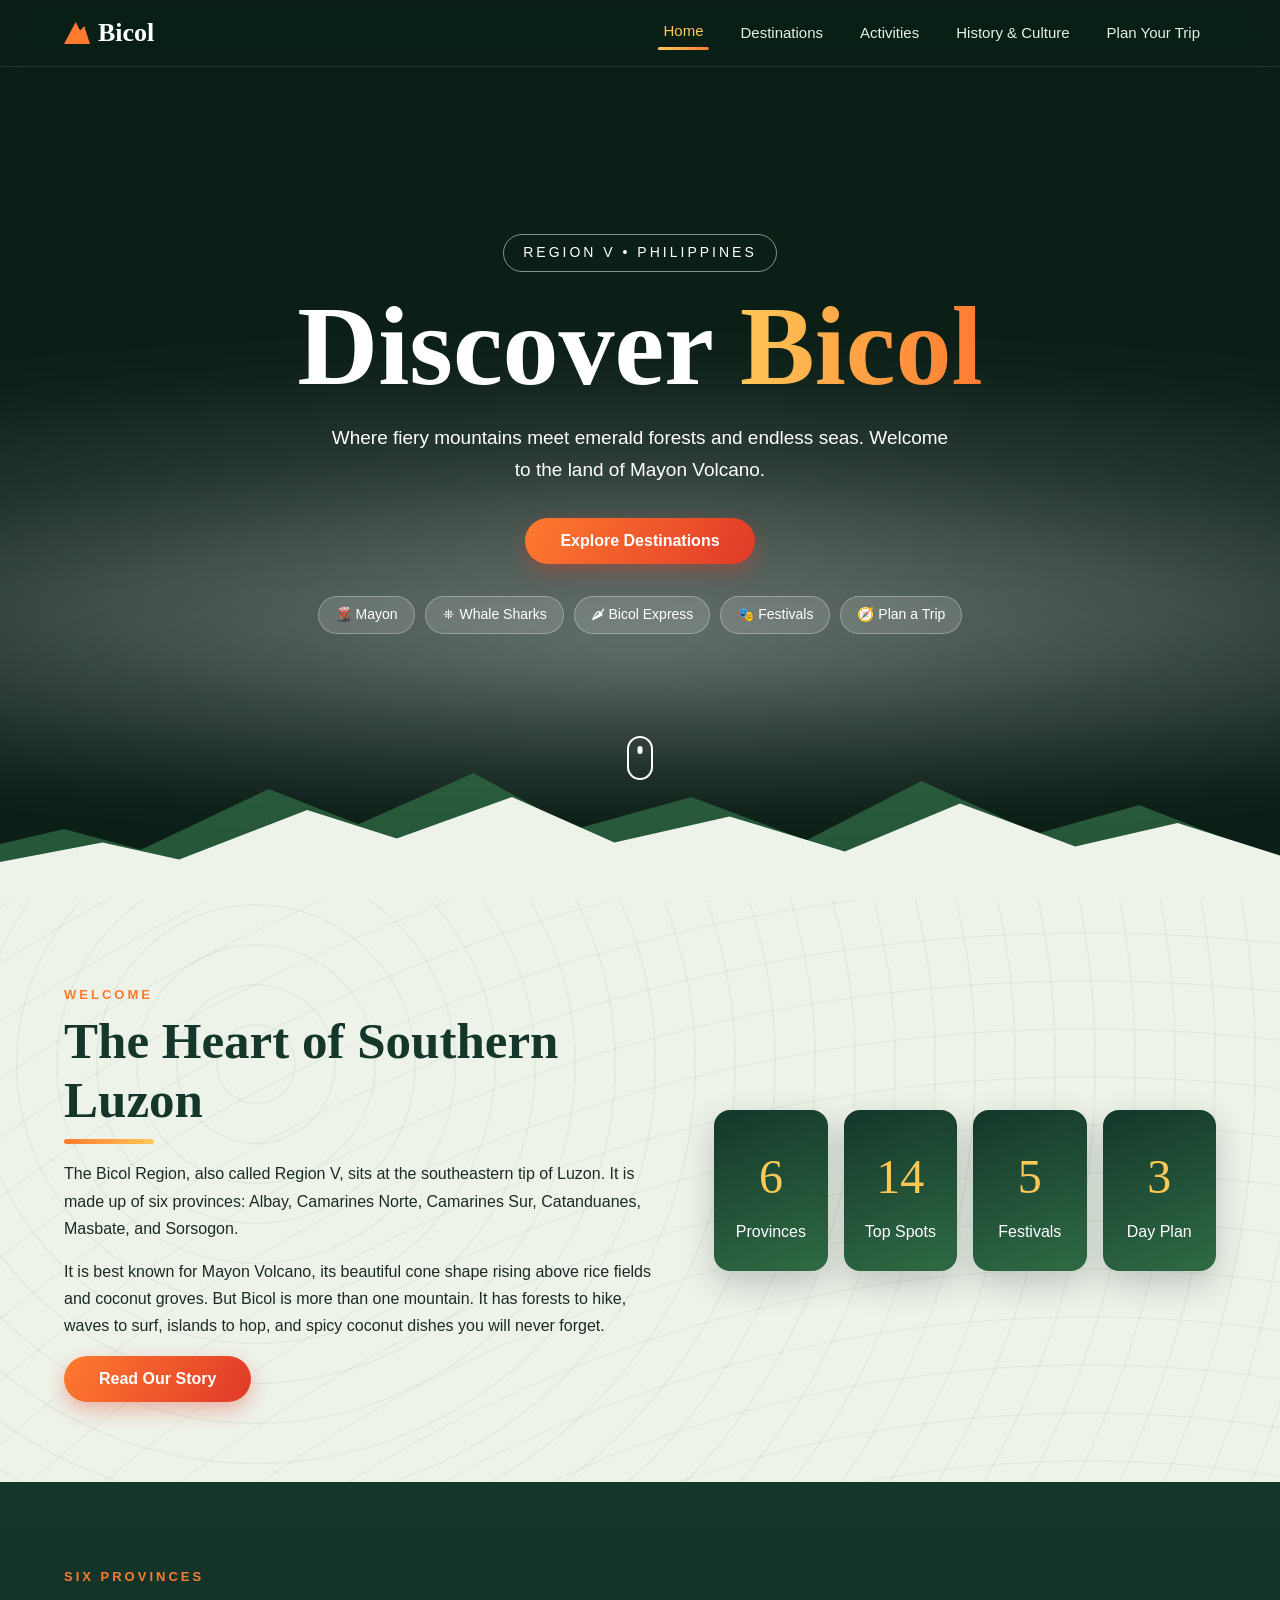
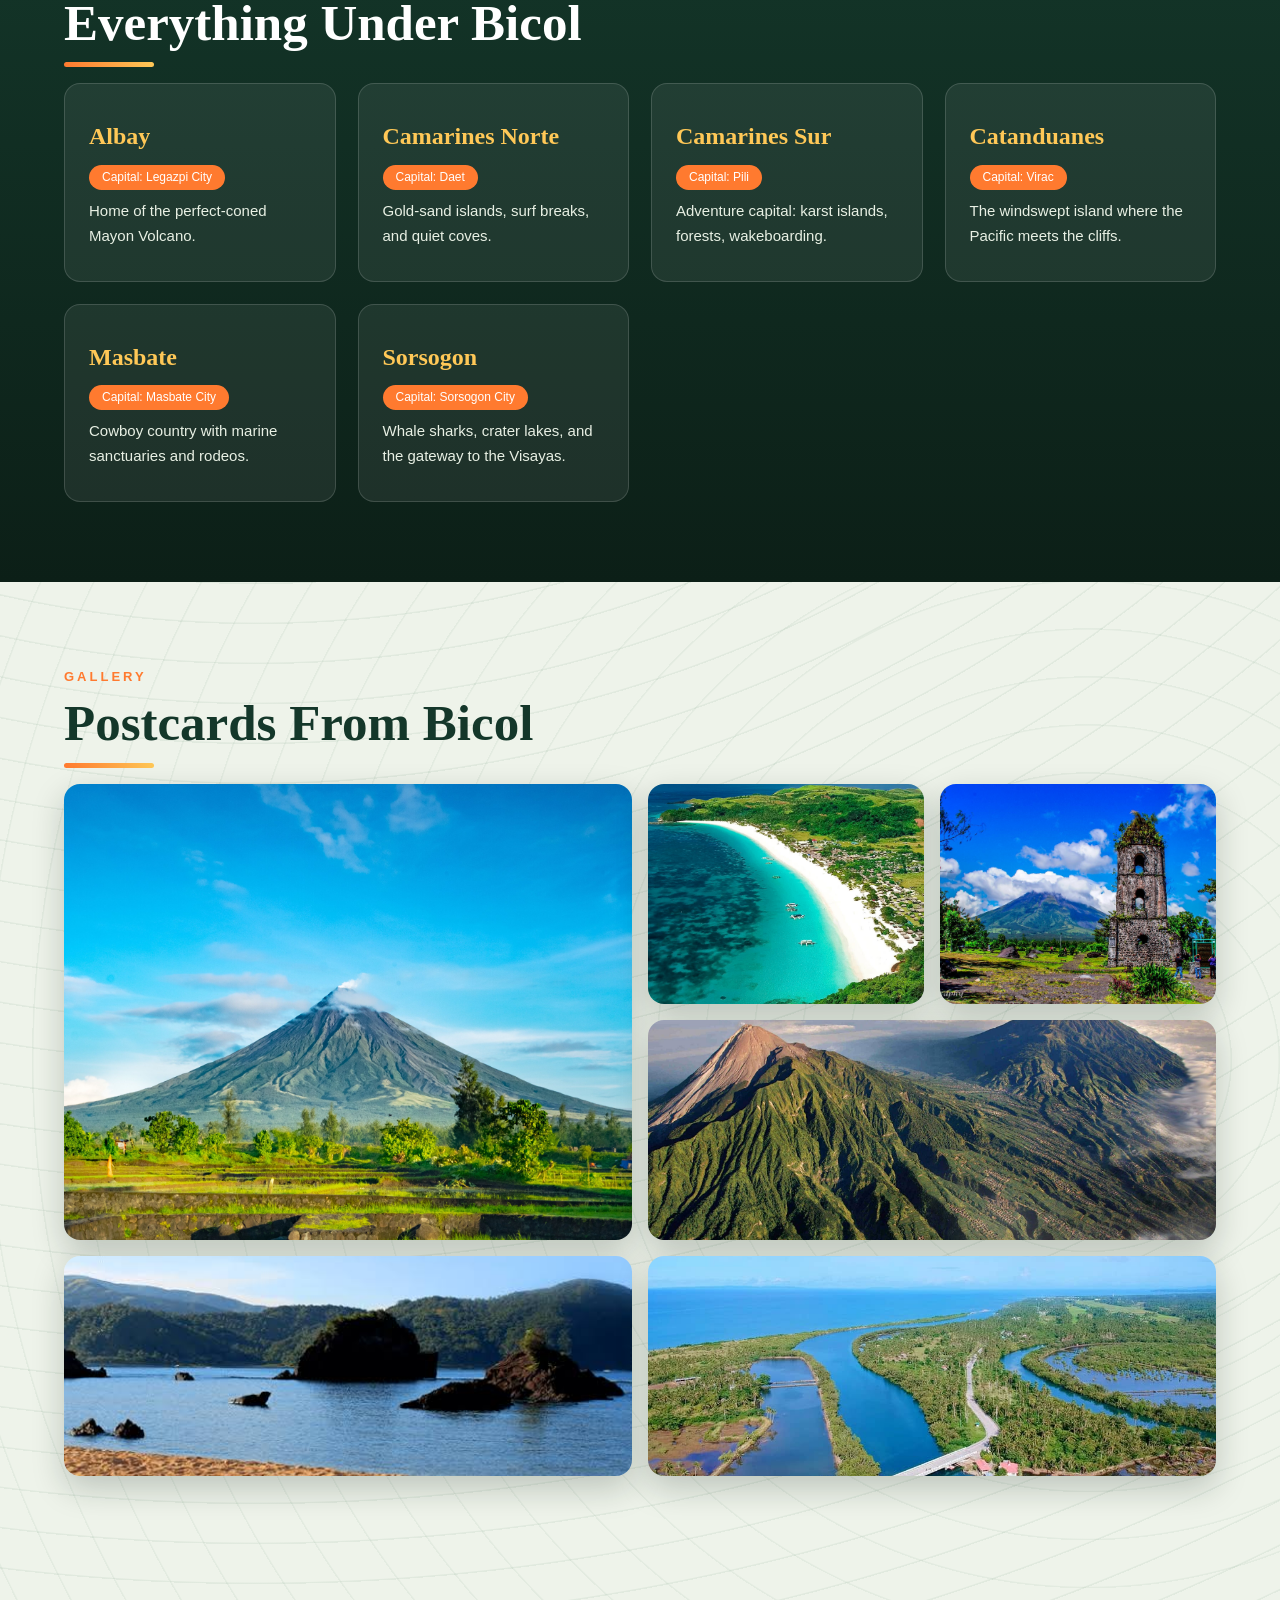
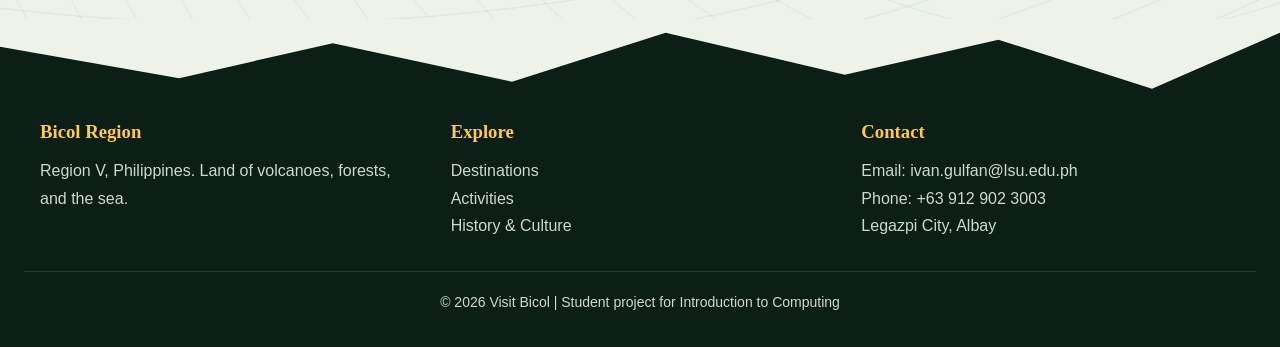
==== commit 65d65b5b: "Update index.html" ====
--- a/index.html
+++ b/index.html
@@ -4,7 +4,7 @@
     <meta charset="UTF-8">
     <meta name="viewport" content="width=device-width, initial-scale=1.0">
     <title>Home | Bicol Region</title>
-    <link rel="icon" href="Assets/Icons/favicon.svg" type="image/svg+xml">
+    <link rel="icon" href="Icons/favicon.svg" type="image/svg+xml">
     <link rel="stylesheet" href="style.css">
 </head>
 
@@ -29,10 +29,8 @@
     <section class="hero">
         <!-- Background video of Mayon Volcano (poster image shows if the video is missing) -->
         <video class="hero-video" autoplay muted loop playsinline preload="auto">
-  <source src="Assets/Videos/Mayon.mp4" type="video/mp4">
+  <source src="Videos/Mayon.mp4" type="video/mp4">
 </video>
-            
-        </video>
         <div class="mist mist-one"></div>
         <div class="mist mist-two"></div>
         <span class="ember"></span>
@@ -124,12 +122,12 @@
             <span class="eyebrow">Gallery</span>
             <h2 class="section-title">Postcards From Bicol</h2>
             <div class="gallery">
-                <figure class="reveal"><img src="Assets/Images/Mayon Volcano.jpg" alt="Mayon Volcano" loading="lazy"><figcaption>Mayon Volcano</figcaption></figure>
-                <figure class="reveal"><img src="Assets/Images/Calaguas Island.jpg" alt="Calaguas Islands" loading="lazy"><figcaption>Calaguas Islands</figcaption></figure>
-                <figure class="reveal"><img src="Assets/Images/cagsawa-ruins park.jpg" alt="Cagsawa Ruins" loading="lazy"><figcaption>Cagsawa Ruins</figcaption></figure>
-                <figure class="reveal"><img src="Assets/Images/mount isarog.jpg" alt="Mount Isarog" loading="lazy"><figcaption>Mount Isarog</figcaption></figure>
-                <figure class="reveal"><img src="Assets/Images/Puraran.jpg" alt="Puraran Beach" loading="lazy"><figcaption>Puraran Beach</figcaption></figure>
-                <figure class="reveal"><img src="Assets/Images/Donsol.jpg" alt="Donsol" loading="lazy"><figcaption>Donsol</figcaption></figure>
+                <figure class="reveal"><img src="Images/Mayon Volcano.jpg" alt="Mayon Volcano" loading="lazy"><figcaption>Mayon Volcano</figcaption></figure>
+                <figure class="reveal"><img src="Images/Calaguas Island.jpg" alt="Calaguas Islands" loading="lazy"><figcaption>Calaguas Islands</figcaption></figure>
+                <figure class="reveal"><img src="Images/cagsawa-ruins park.jpg" alt="Cagsawa Ruins" loading="lazy"><figcaption>Cagsawa Ruins</figcaption></figure>
+                <figure class="reveal"><img src="Images/mount isarog.jpg" alt="Mount Isarog" loading="lazy"><figcaption>Mount Isarog</figcaption></figure>
+                <figure class="reveal"><img src="Images/Puraran.jpg" alt="Puraran Beach" loading="lazy"><figcaption>Puraran Beach</figcaption></figure>
+                <figure class="reveal"><img src="Images/Donsol.jpg" alt="Donsol" loading="lazy"><figcaption>Donsol</figcaption></figure>
             </div>
         </section>
     </main>
